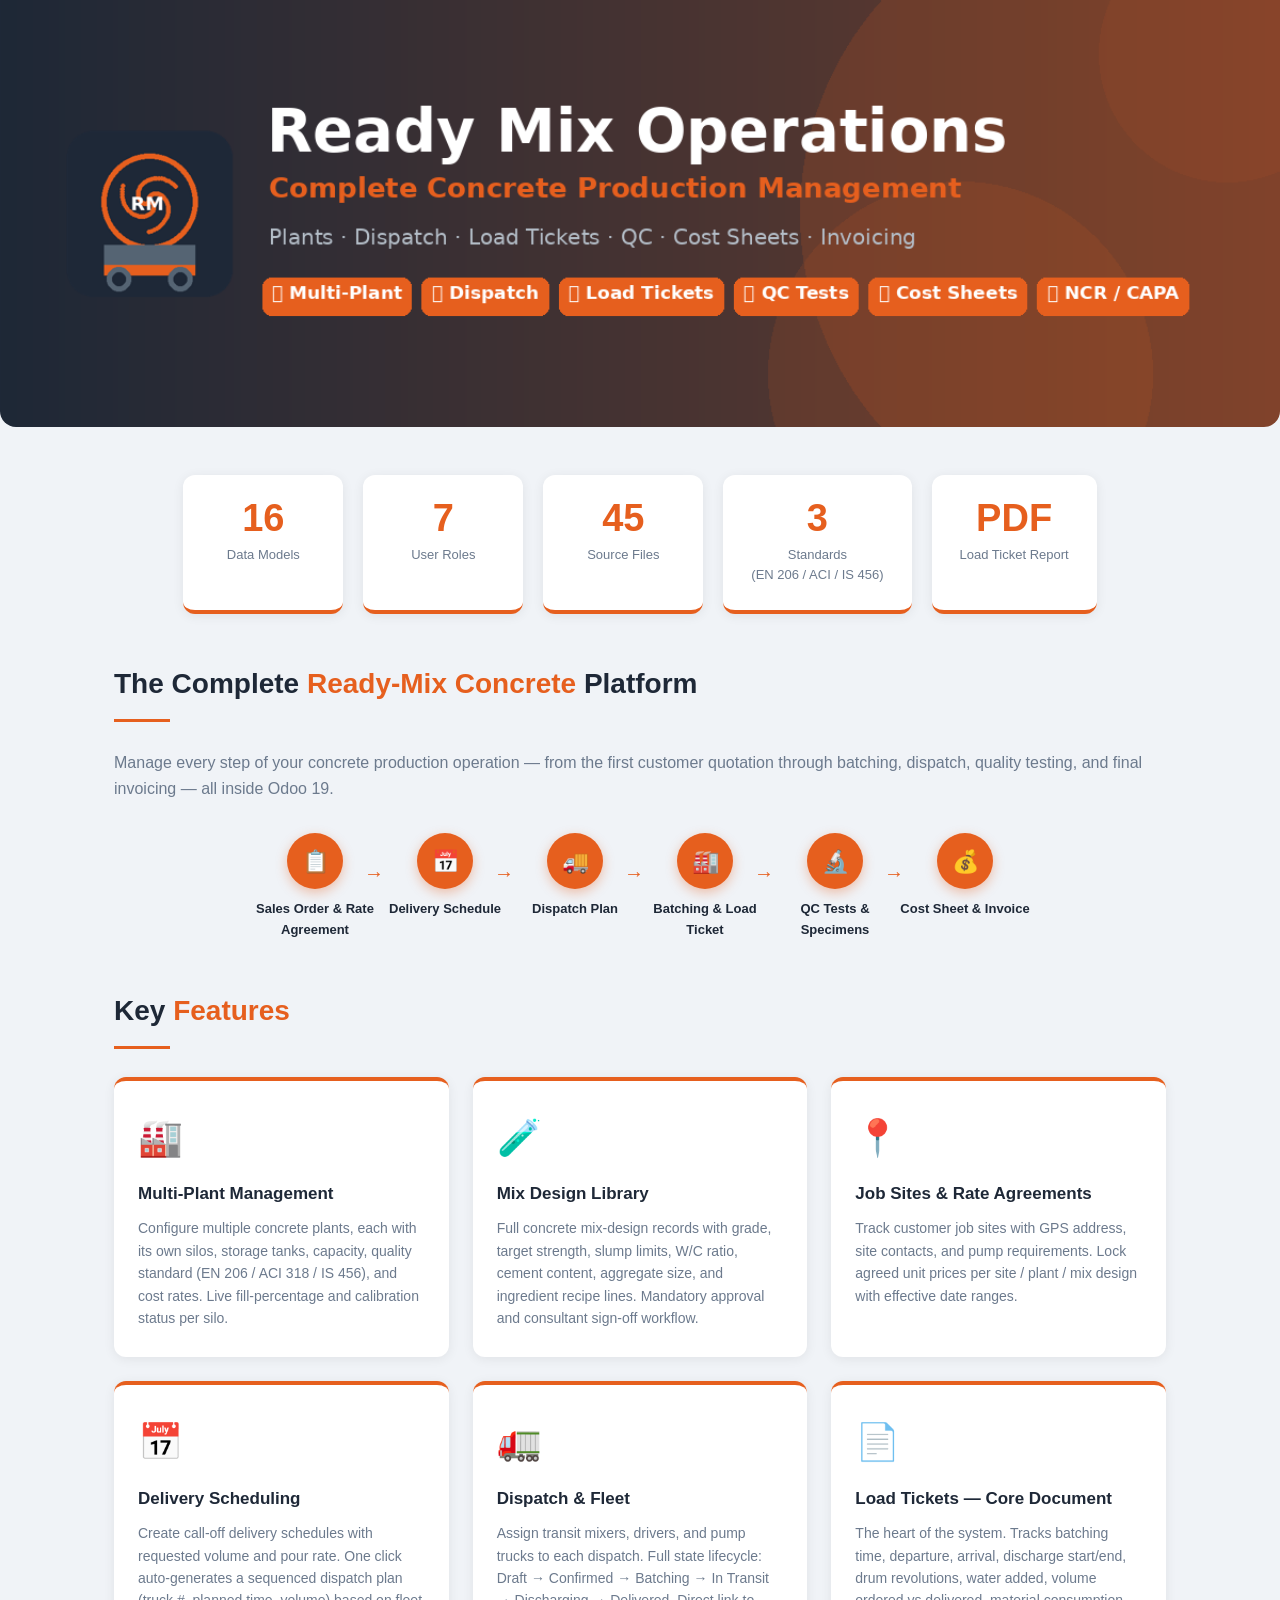
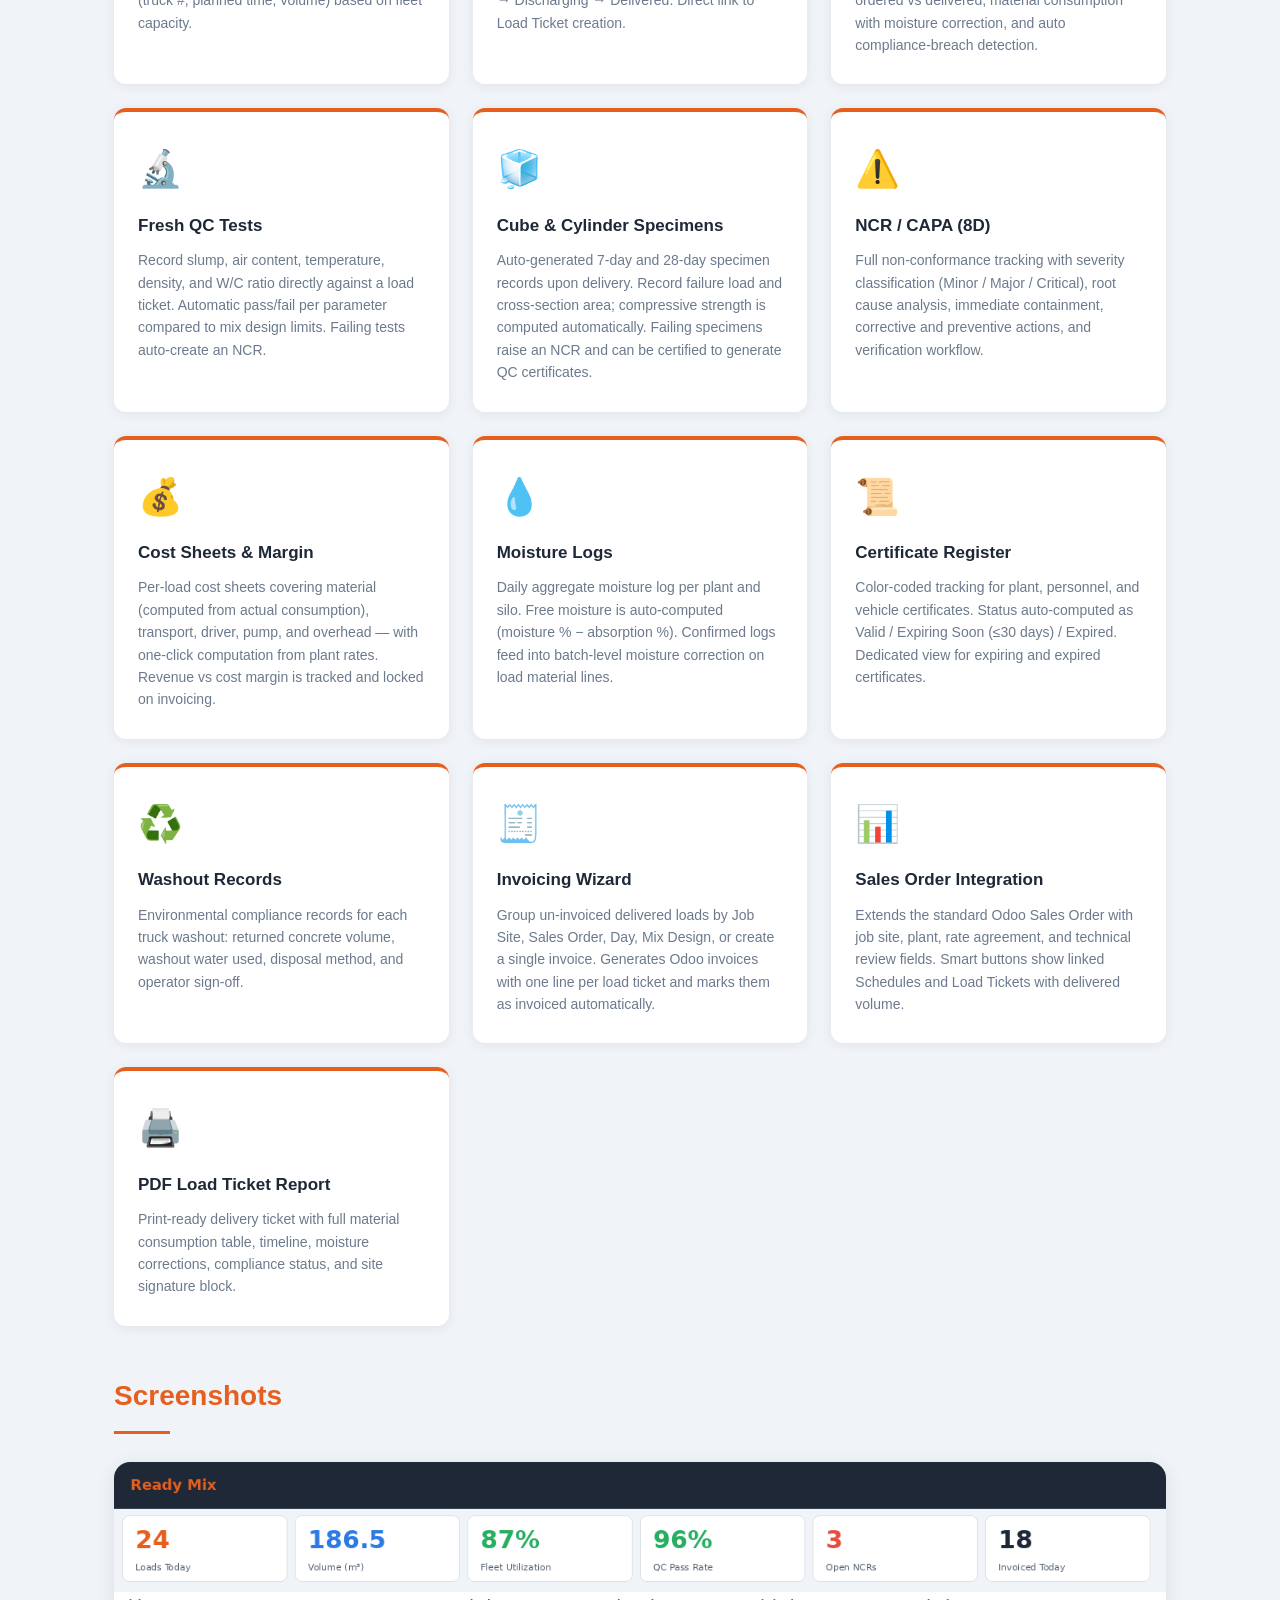
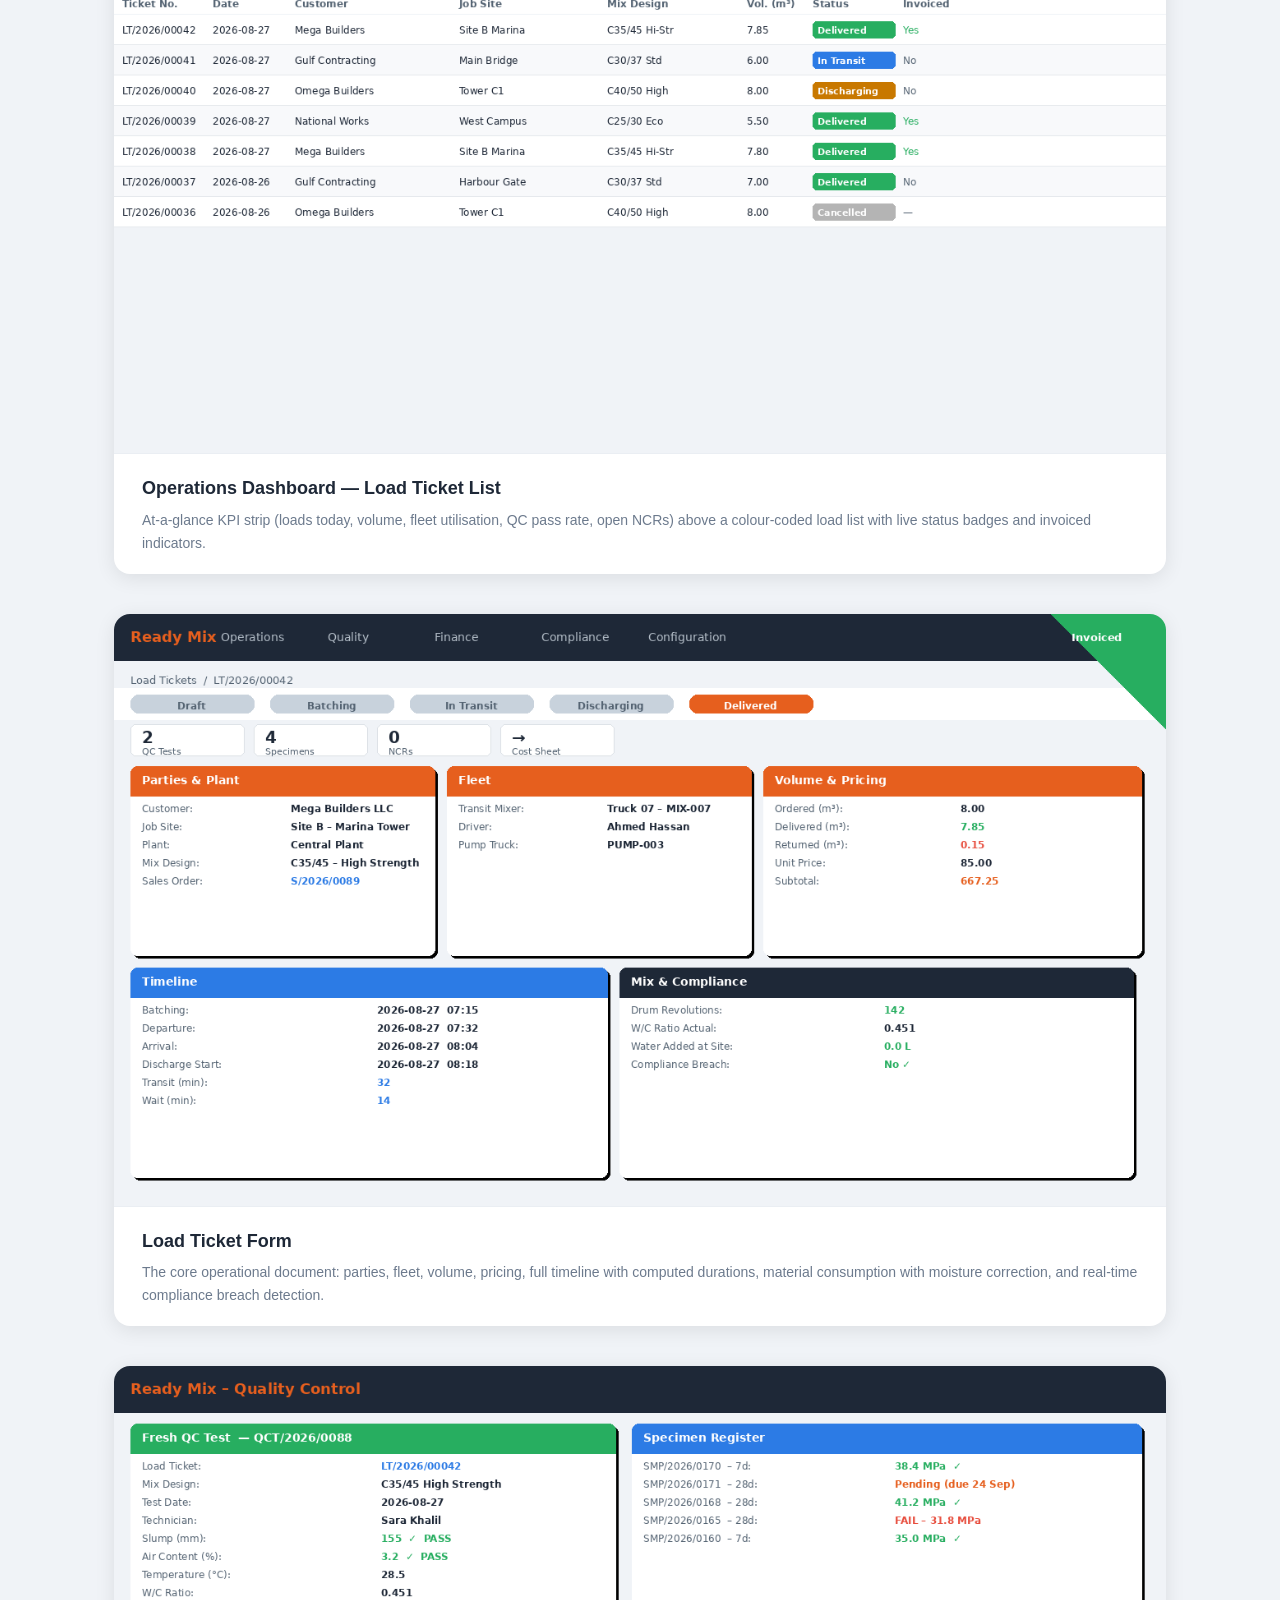
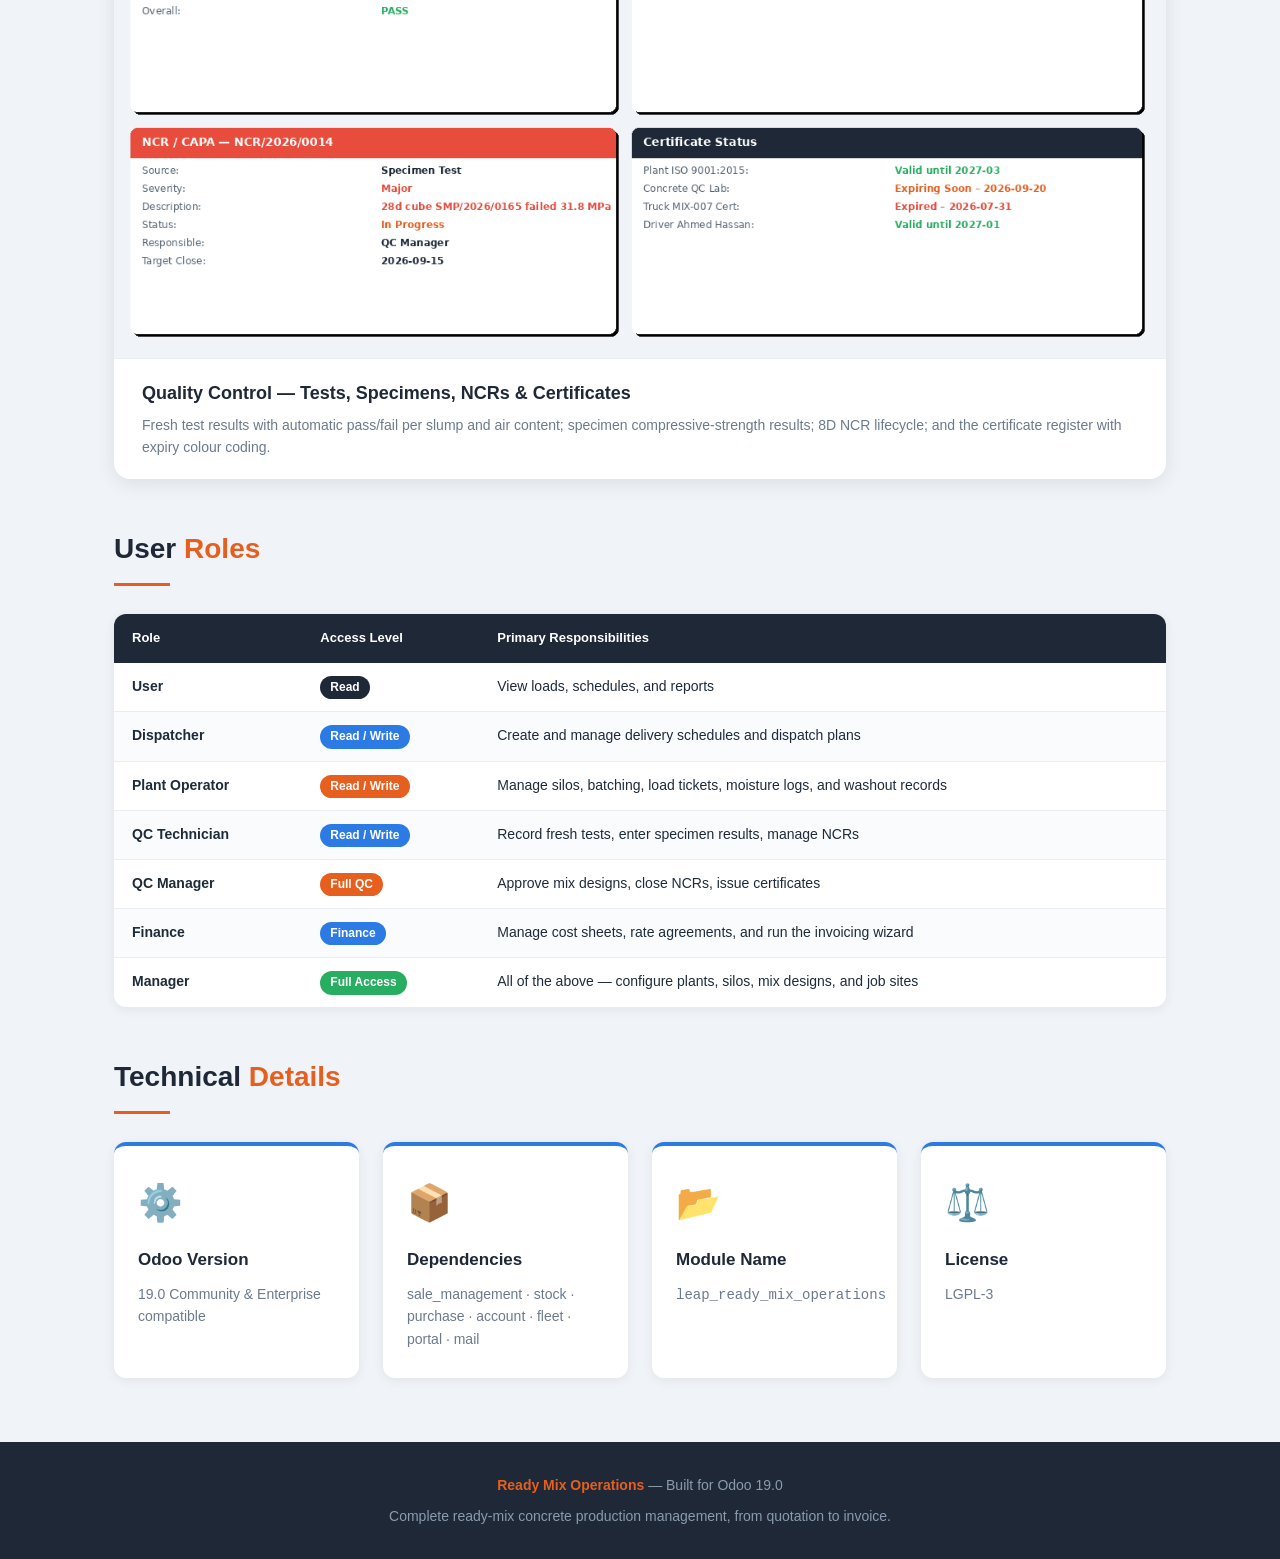
==== leap_ready_mix_operations/static/description/index.html @ 2d464545 "Rename module to leap_ready_mix_operations to avoid Apps Store name conflict. Co-authored-by: Cursor" ====
<!DOCTYPE html>
<html lang="en">
<head>
    <meta charset="UTF-8"/>
    <meta name="viewport" content="width=device-width, initial-scale=1.0"/>
    <title>Ready Mix Operations</title>
    <style>
        /* ── Reset ─────────────────────────────────────────────── */
        *, *::before, *::after { box-sizing: border-box; margin: 0; padding: 0; }
        body {
            font-family: -apple-system, BlinkMacSystemFont, "Segoe UI", Roboto, sans-serif;
            color: #1e2b3a;
            background: #f0f3f7;
            line-height: 1.6;
        }

        /* ── Variables ─────────────────────────────────────────── */
        :root {
            --orange: #e65f1e;
            --dark:   #1e2837;
            --blue:   #2c7be5;
            --green:  #27ae60;
            --red:    #e74c3c;
            --grey:   #6c7a8d;
            --light:  #f0f3f7;
            --white:  #ffffff;
        }

        /* ── Banner ─────────────────────────────────────────────── */
        .banner {
            width: 100%;
            display: block;
            border-radius: 0 0 16px 16px;
        }

        /* ── Section wrapper ─────────────────────────────────────── */
        .section {
            max-width: 1100px;
            margin: 48px auto;
            padding: 0 24px;
        }

        /* ── Section title ───────────────────────────────────────── */
        .section-title {
            font-size: 28px;
            font-weight: 700;
            color: var(--dark);
            margin-bottom: 6px;
        }
        .section-title span { color: var(--orange); }
        .section-sub {
            font-size: 16px;
            color: var(--grey);
            margin-bottom: 32px;
        }
        hr.divider {
            border: none;
            border-top: 3px solid var(--orange);
            width: 56px;
            margin: 12px 0 28px;
        }

        /* ── Feature grid ────────────────────────────────────────── */
        .feature-grid {
            display: grid;
            grid-template-columns: repeat(auto-fill, minmax(300px, 1fr));
            gap: 24px;
        }
        .feature-card {
            background: var(--white);
            border-radius: 12px;
            padding: 28px 24px;
            box-shadow: 0 2px 12px rgba(0,0,0,.07);
            border-top: 4px solid var(--orange);
            transition: transform .2s, box-shadow .2s;
        }
        .feature-card:hover {
            transform: translateY(-4px);
            box-shadow: 0 8px 24px rgba(0,0,0,.12);
        }
        .feature-card .icon {
            font-size: 36px;
            margin-bottom: 14px;
        }
        .feature-card h3 {
            font-size: 17px;
            font-weight: 700;
            margin-bottom: 10px;
            color: var(--dark);
        }
        .feature-card p {
            font-size: 14px;
            color: var(--grey);
        }

        /* ── Screenshot gallery ─────────────────────────────────── */
        .gallery {
            display: flex;
            flex-direction: column;
            gap: 40px;
        }
        .gallery-item {
            background: var(--white);
            border-radius: 16px;
            overflow: hidden;
            box-shadow: 0 4px 20px rgba(0,0,0,.09);
        }
        .gallery-item img {
            width: 100%;
            display: block;
        }
        .gallery-caption {
            padding: 20px 28px;
            border-top: 1px solid #eaeef3;
        }
        .gallery-caption h4 {
            font-size: 18px;
            font-weight: 700;
            margin-bottom: 6px;
            color: var(--dark);
        }
        .gallery-caption p {
            font-size: 14px;
            color: var(--grey);
        }

        /* ── Workflow steps ─────────────────────────────────────── */
        .workflow {
            display: flex;
            gap: 0;
            flex-wrap: wrap;
            justify-content: center;
        }
        .step {
            display: flex;
            flex-direction: column;
            align-items: center;
            width: 130px;
            position: relative;
        }
        .step + .step::before {
            content: "→";
            position: absolute;
            left: -16px;
            top: 24px;
            font-size: 20px;
            color: var(--orange);
        }
        .step-circle {
            width: 56px;
            height: 56px;
            border-radius: 50%;
            background: var(--orange);
            color: var(--white);
            display: flex;
            align-items: center;
            justify-content: center;
            font-size: 22px;
            margin-bottom: 10px;
            box-shadow: 0 4px 12px rgba(230,95,30,.35);
        }
        .step-label {
            font-size: 13px;
            font-weight: 600;
            text-align: center;
            color: var(--dark);
        }

        /* ── Roles table ────────────────────────────────────────── */
        .roles-table {
            width: 100%;
            border-collapse: collapse;
            background: var(--white);
            border-radius: 12px;
            overflow: hidden;
            box-shadow: 0 2px 12px rgba(0,0,0,.07);
        }
        .roles-table th {
            background: var(--dark);
            color: var(--white);
            padding: 14px 18px;
            font-size: 13px;
            text-align: left;
        }
        .roles-table td {
            padding: 12px 18px;
            font-size: 14px;
            border-bottom: 1px solid #eaeef3;
            vertical-align: top;
        }
        .roles-table tr:last-child td { border-bottom: none; }
        .roles-table tr:nth-child(even) td { background: #fafbfc; }
        .badge {
            display: inline-block;
            padding: 2px 10px;
            border-radius: 12px;
            font-size: 12px;
            font-weight: 600;
            color: var(--white);
        }
        .badge.orange { background: var(--orange); }
        .badge.blue   { background: var(--blue);   }
        .badge.green  { background: var(--green);  }
        .badge.dark   { background: var(--dark);   }

        /* ── KPI strip ──────────────────────────────────────────── */
        .kpi-strip {
            display: flex;
            gap: 20px;
            flex-wrap: wrap;
            justify-content: center;
            margin: 40px 0;
        }
        .kpi-box {
            background: var(--white);
            border-radius: 12px;
            padding: 24px 28px;
            text-align: center;
            box-shadow: 0 2px 12px rgba(0,0,0,.07);
            min-width: 160px;
            border-bottom: 4px solid var(--orange);
        }
        .kpi-value {
            font-size: 38px;
            font-weight: 800;
            color: var(--orange);
            line-height: 1;
        }
        .kpi-label {
            font-size: 13px;
            color: var(--grey);
            margin-top: 8px;
        }

        /* ── Footer ─────────────────────────────────────────────── */
        footer {
            background: var(--dark);
            color: #8a9bae;
            text-align: center;
            padding: 32px 24px;
            font-size: 14px;
            margin-top: 64px;
        }
        footer strong { color: var(--orange); }
    </style>
</head>
<body>

<!-- ═══════════════════════════════════════════════════════ BANNER ═══ -->
<img src="banner.png" alt="Ready Mix Operations Banner" class="banner"/>

<!-- ═══════════════════════════════════════════════════ KEY NUMBERS ═══ -->
<div class="section">
    <div class="kpi-strip">
        <div class="kpi-box"><div class="kpi-value">16</div><div class="kpi-label">Data Models</div></div>
        <div class="kpi-box"><div class="kpi-value">7</div><div class="kpi-label">User Roles</div></div>
        <div class="kpi-box"><div class="kpi-value">45</div><div class="kpi-label">Source Files</div></div>
        <div class="kpi-box"><div class="kpi-value">3</div><div class="kpi-label">Standards<br>(EN 206 / ACI / IS 456)</div></div>
        <div class="kpi-box"><div class="kpi-value">PDF</div><div class="kpi-label">Load Ticket Report</div></div>
    </div>
</div>

<!-- ═══════════════════════════════════════════════════════ OVERVIEW ═══ -->
<div class="section">
    <h2 class="section-title">The Complete <span>Ready-Mix Concrete</span> Platform</h2>
    <hr class="divider"/>
    <p class="section-sub">
        Manage every step of your concrete production operation — from the first customer
        quotation through batching, dispatch, quality testing, and final invoicing —
        all inside Odoo 19.
    </p>

    <!-- Workflow -->
    <div class="workflow">
        <div class="step">
            <div class="step-circle">📋</div>
            <div class="step-label">Sales Order &amp; Rate Agreement</div>
        </div>
        <div class="step">
            <div class="step-circle">📅</div>
            <div class="step-label">Delivery Schedule</div>
        </div>
        <div class="step">
            <div class="step-circle">🚚</div>
            <div class="step-label">Dispatch Plan</div>
        </div>
        <div class="step">
            <div class="step-circle">🏭</div>
            <div class="step-label">Batching &amp; Load Ticket</div>
        </div>
        <div class="step">
            <div class="step-circle">🔬</div>
            <div class="step-label">QC Tests &amp; Specimens</div>
        </div>
        <div class="step">
            <div class="step-circle">💰</div>
            <div class="step-label">Cost Sheet &amp; Invoice</div>
        </div>
    </div>
</div>

<!-- ══════════════════════════════════════════════════════ FEATURES ═══ -->
<div class="section">
    <h2 class="section-title">Key <span>Features</span></h2>
    <hr class="divider"/>
    <div class="feature-grid">

        <div class="feature-card">
            <div class="icon">🏭</div>
            <h3>Multi-Plant Management</h3>
            <p>Configure multiple concrete plants, each with its own silos, storage tanks,
               capacity, quality standard (EN 206 / ACI 318 / IS 456), and cost rates.
               Live fill-percentage and calibration status per silo.</p>
        </div>

        <div class="feature-card">
            <div class="icon">🧪</div>
            <h3>Mix Design Library</h3>
            <p>Full concrete mix-design records with grade, target strength, slump limits,
               W/C ratio, cement content, aggregate size, and ingredient recipe lines.
               Mandatory approval and consultant sign-off workflow.</p>
        </div>

        <div class="feature-card">
            <div class="icon">📍</div>
            <h3>Job Sites &amp; Rate Agreements</h3>
            <p>Track customer job sites with GPS address, site contacts, and pump
               requirements. Lock agreed unit prices per site / plant / mix design
               with effective date ranges.</p>
        </div>

        <div class="feature-card">
            <div class="icon">📅</div>
            <h3>Delivery Scheduling</h3>
            <p>Create call-off delivery schedules with requested volume and pour rate.
               One click auto-generates a sequenced dispatch plan (truck #, planned time,
               volume) based on fleet capacity.</p>
        </div>

        <div class="feature-card">
            <div class="icon">🚛</div>
            <h3>Dispatch &amp; Fleet</h3>
            <p>Assign transit mixers, drivers, and pump trucks to each dispatch.
               Full state lifecycle: Draft → Confirmed → Batching → In Transit →
               Discharging → Delivered. Direct link to Load Ticket creation.</p>
        </div>

        <div class="feature-card">
            <div class="icon">📄</div>
            <h3>Load Tickets — Core Document</h3>
            <p>The heart of the system. Tracks batching time, departure, arrival,
               discharge start/end, drum revolutions, water added, volume ordered vs
               delivered, material consumption with moisture correction, and auto
               compliance-breach detection.</p>
        </div>

        <div class="feature-card">
            <div class="icon">🔬</div>
            <h3>Fresh QC Tests</h3>
            <p>Record slump, air content, temperature, density, and W/C ratio directly
               against a load ticket. Automatic pass/fail per parameter compared to mix
               design limits. Failing tests auto-create an NCR.</p>
        </div>

        <div class="feature-card">
            <div class="icon">🧊</div>
            <h3>Cube &amp; Cylinder Specimens</h3>
            <p>Auto-generated 7-day and 28-day specimen records upon delivery.
               Record failure load and cross-section area; compressive strength is
               computed automatically. Failing specimens raise an NCR and can be
               certified to generate QC certificates.</p>
        </div>

        <div class="feature-card">
            <div class="icon">⚠️</div>
            <h3>NCR / CAPA (8D)</h3>
            <p>Full non-conformance tracking with severity classification (Minor /
               Major / Critical), root cause analysis, immediate containment, corrective
               and preventive actions, and verification workflow.</p>
        </div>

        <div class="feature-card">
            <div class="icon">💰</div>
            <h3>Cost Sheets &amp; Margin</h3>
            <p>Per-load cost sheets covering material (computed from actual consumption),
               transport, driver, pump, and overhead — with one-click computation from
               plant rates. Revenue vs cost margin is tracked and locked on invoicing.</p>
        </div>

        <div class="feature-card">
            <div class="icon">💧</div>
            <h3>Moisture Logs</h3>
            <p>Daily aggregate moisture log per plant and silo. Free moisture is
               auto-computed (moisture % − absorption %). Confirmed logs feed into
               batch-level moisture correction on load material lines.</p>
        </div>

        <div class="feature-card">
            <div class="icon">📜</div>
            <h3>Certificate Register</h3>
            <p>Color-coded tracking for plant, personnel, and vehicle certificates.
               Status auto-computed as Valid / Expiring Soon (≤30 days) / Expired.
               Dedicated view for expiring and expired certificates.</p>
        </div>

        <div class="feature-card">
            <div class="icon">♻️</div>
            <h3>Washout Records</h3>
            <p>Environmental compliance records for each truck washout: returned
               concrete volume, washout water used, disposal method, and operator
               sign-off.</p>
        </div>

        <div class="feature-card">
            <div class="icon">🧾</div>
            <h3>Invoicing Wizard</h3>
            <p>Group un-invoiced delivered loads by Job Site, Sales Order, Day, Mix
               Design, or create a single invoice. Generates Odoo invoices with one
               line per load ticket and marks them as invoiced automatically.</p>
        </div>

        <div class="feature-card">
            <div class="icon">📊</div>
            <h3>Sales Order Integration</h3>
            <p>Extends the standard Odoo Sales Order with job site, plant, rate
               agreement, and technical review fields. Smart buttons show linked
               Schedules and Load Tickets with delivered volume.</p>
        </div>

        <div class="feature-card">
            <div class="icon">🖨️</div>
            <h3>PDF Load Ticket Report</h3>
            <p>Print-ready delivery ticket with full material consumption table,
               timeline, moisture corrections, compliance status, and site
               signature block.</p>
        </div>

    </div>
</div>

<!-- ════════════════════════════════════════════════════ SCREENSHOTS ═══ -->
<div class="section">
    <h2 class="section-title"><span>Screenshots</span></h2>
    <hr class="divider"/>
    <div class="gallery">

        <div class="gallery-item">
            <img src="screenshot_list.png" alt="Operations Dashboard – Load Ticket List"/>
            <div class="gallery-caption">
                <h4>Operations Dashboard — Load Ticket List</h4>
                <p>At-a-glance KPI strip (loads today, volume, fleet utilisation, QC pass rate,
                   open NCRs) above a colour-coded load list with live status badges and
                   invoiced indicators.</p>
            </div>
        </div>

        <div class="gallery-item">
            <img src="screenshot_load.png" alt="Load Ticket Form"/>
            <div class="gallery-caption">
                <h4>Load Ticket Form</h4>
                <p>The core operational document: parties, fleet, volume, pricing, full
                   timeline with computed durations, material consumption with moisture
                   correction, and real-time compliance breach detection.</p>
            </div>
        </div>

        <div class="gallery-item">
            <img src="screenshot_qc.png" alt="Quality Control – QC Tests, Specimens, NCR, Certificates"/>
            <div class="gallery-caption">
                <h4>Quality Control — Tests, Specimens, NCRs &amp; Certificates</h4>
                <p>Fresh test results with automatic pass/fail per slump and air content;
                   specimen compressive-strength results; 8D NCR lifecycle; and the
                   certificate register with expiry colour coding.</p>
            </div>
        </div>

    </div>
</div>

<!-- ══════════════════════════════════════════════════════════ ROLES ═══ -->
<div class="section">
    <h2 class="section-title">User <span>Roles</span></h2>
    <hr class="divider"/>
    <table class="roles-table">
        <thead>
            <tr>
                <th>Role</th>
                <th>Access Level</th>
                <th>Primary Responsibilities</th>
            </tr>
        </thead>
        <tbody>
            <tr>
                <td><strong>User</strong></td>
                <td><span class="badge dark">Read</span></td>
                <td>View loads, schedules, and reports</td>
            </tr>
            <tr>
                <td><strong>Dispatcher</strong></td>
                <td><span class="badge blue">Read / Write</span></td>
                <td>Create and manage delivery schedules and dispatch plans</td>
            </tr>
            <tr>
                <td><strong>Plant Operator</strong></td>
                <td><span class="badge orange">Read / Write</span></td>
                <td>Manage silos, batching, load tickets, moisture logs, and washout records</td>
            </tr>
            <tr>
                <td><strong>QC Technician</strong></td>
                <td><span class="badge blue">Read / Write</span></td>
                <td>Record fresh tests, enter specimen results, manage NCRs</td>
            </tr>
            <tr>
                <td><strong>QC Manager</strong></td>
                <td><span class="badge orange">Full QC</span></td>
                <td>Approve mix designs, close NCRs, issue certificates</td>
            </tr>
            <tr>
                <td><strong>Finance</strong></td>
                <td><span class="badge blue">Finance</span></td>
                <td>Manage cost sheets, rate agreements, and run the invoicing wizard</td>
            </tr>
            <tr>
                <td><strong>Manager</strong></td>
                <td><span class="badge green">Full Access</span></td>
                <td>All of the above — configure plants, silos, mix designs, and job sites</td>
            </tr>
        </tbody>
    </table>
</div>

<!-- ══════════════════════════════════════════════ TECHNICAL DETAILS ═══ -->
<div class="section">
    <h2 class="section-title">Technical <span>Details</span></h2>
    <hr class="divider"/>
    <div class="feature-grid" style="grid-template-columns: repeat(auto-fill, minmax(220px, 1fr));">
        <div class="feature-card" style="border-top-color: var(--blue);">
            <div class="icon">⚙️</div>
            <h3>Odoo Version</h3>
            <p>19.0 Community &amp; Enterprise compatible</p>
        </div>
        <div class="feature-card" style="border-top-color: var(--blue);">
            <div class="icon">📦</div>
            <h3>Dependencies</h3>
            <p>sale_management · stock · purchase · account · fleet · portal · mail</p>
        </div>
        <div class="feature-card" style="border-top-color: var(--blue);">
            <div class="icon">📂</div>
            <h3>Module Name</h3>
            <p><code>leap_ready_mix_operations</code></p>
        </div>
        <div class="feature-card" style="border-top-color: var(--blue);">
            <div class="icon">⚖️</div>
            <h3>License</h3>
            <p>LGPL-3</p>
        </div>
    </div>
</div>

<!-- ═════════════════════════════════════════════════════════ FOOTER ═══ -->
<footer>
    <p><strong>Ready Mix Operations</strong> — Built for Odoo 19.0</p>
    <p style="margin-top:8px;">Complete ready-mix concrete production management, from quotation to invoice.</p>
</footer>

</body>
</html>
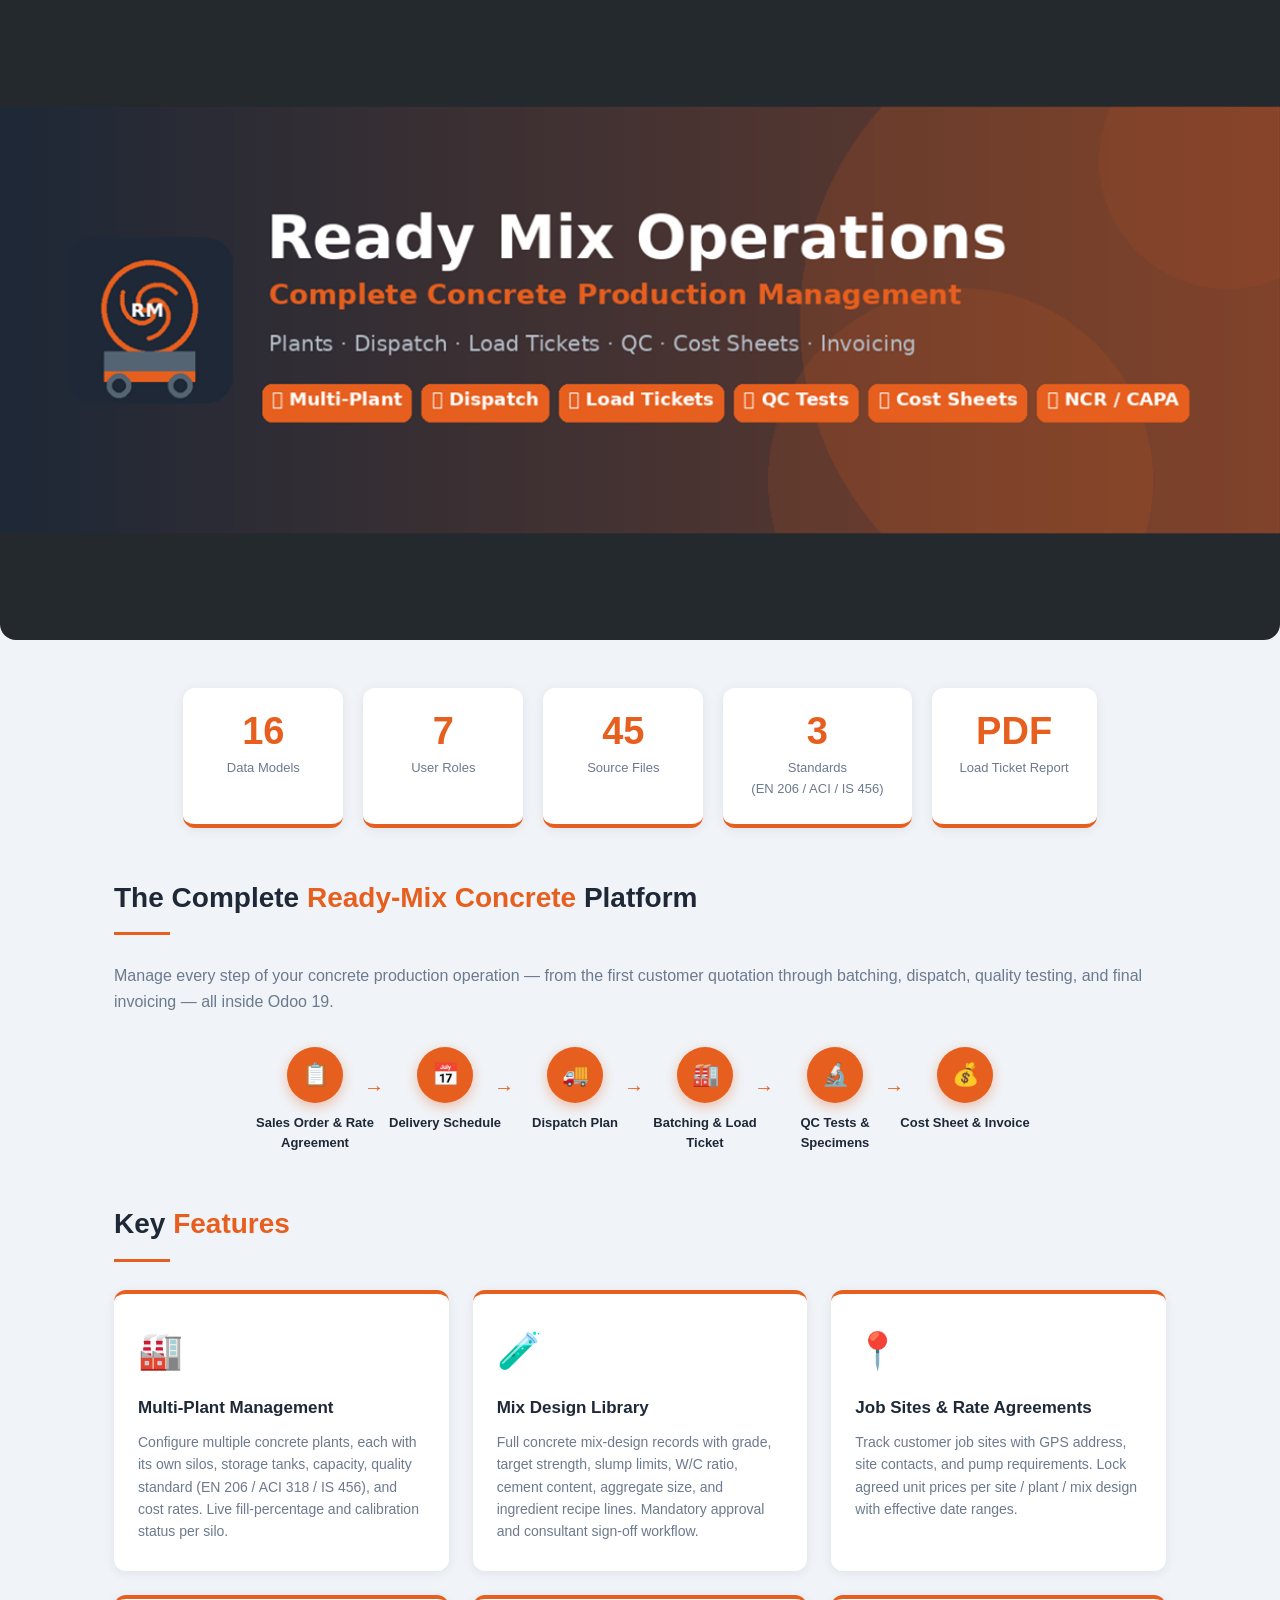
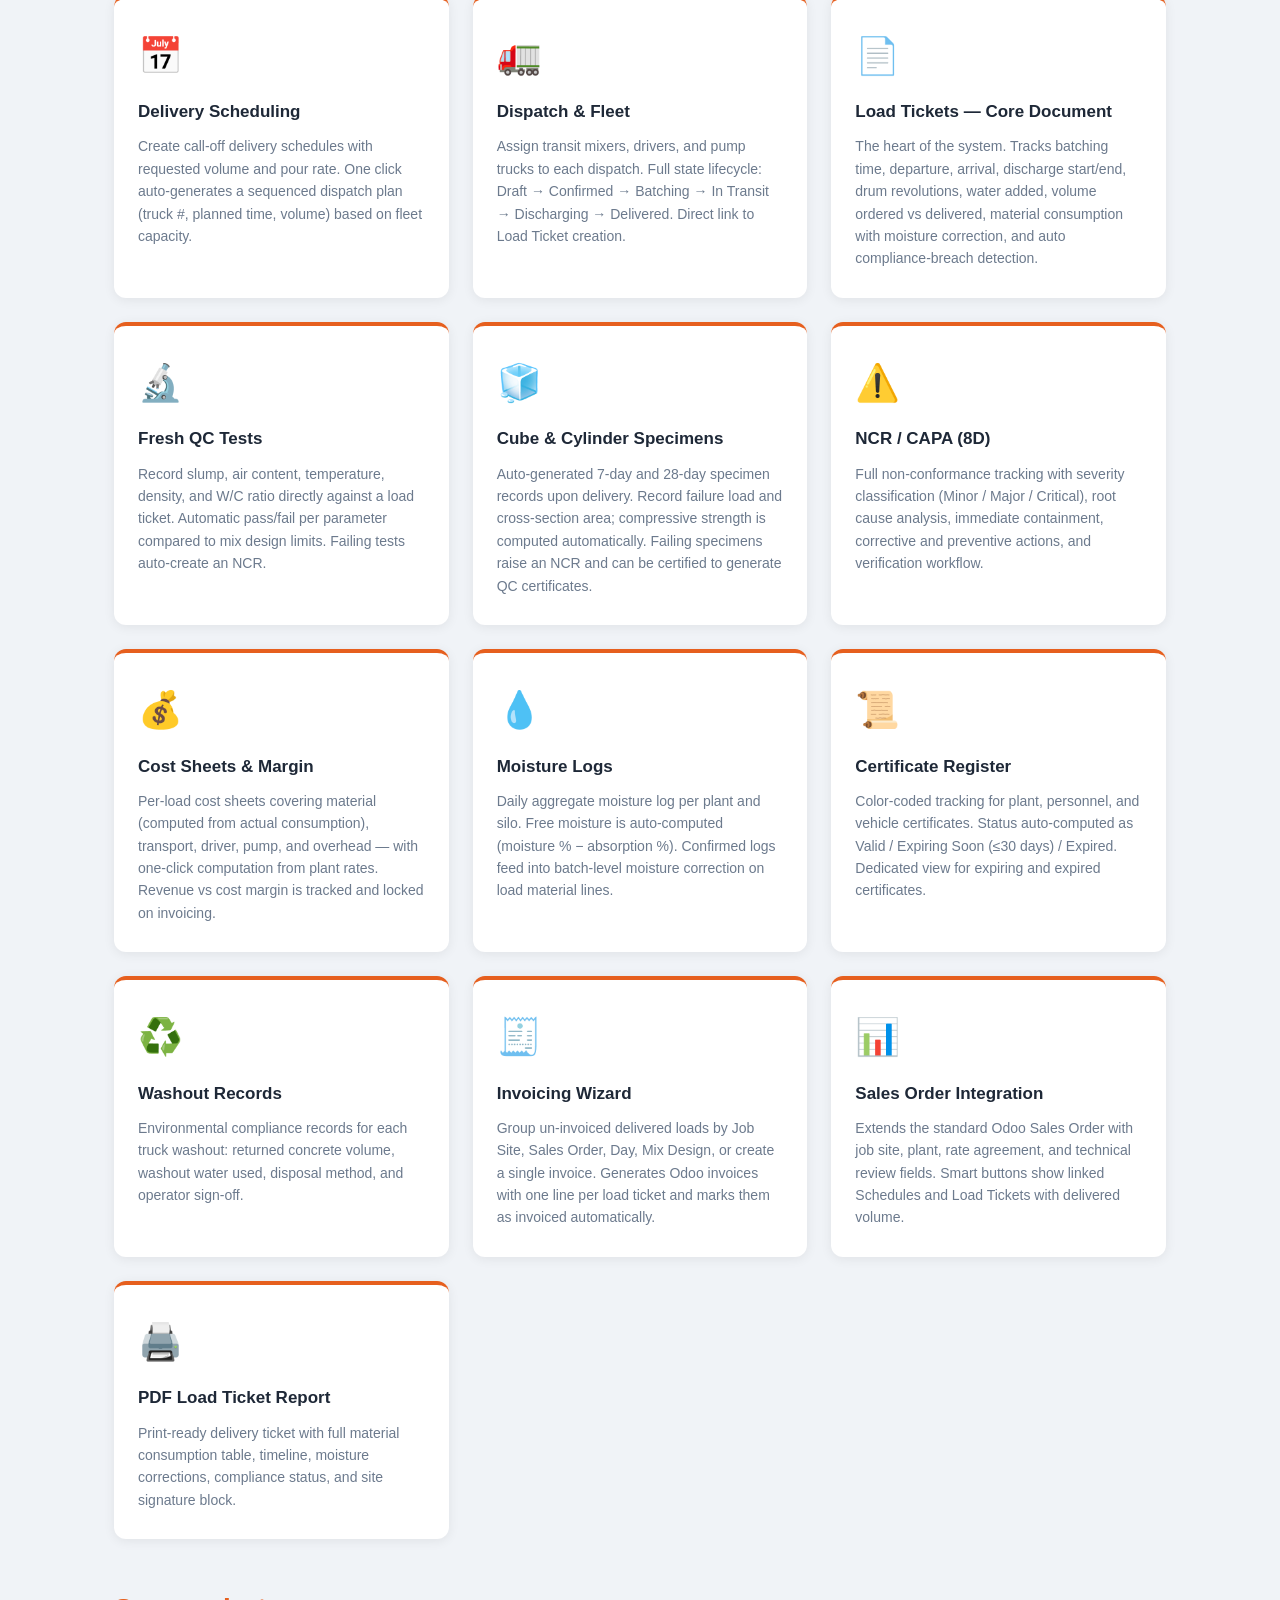
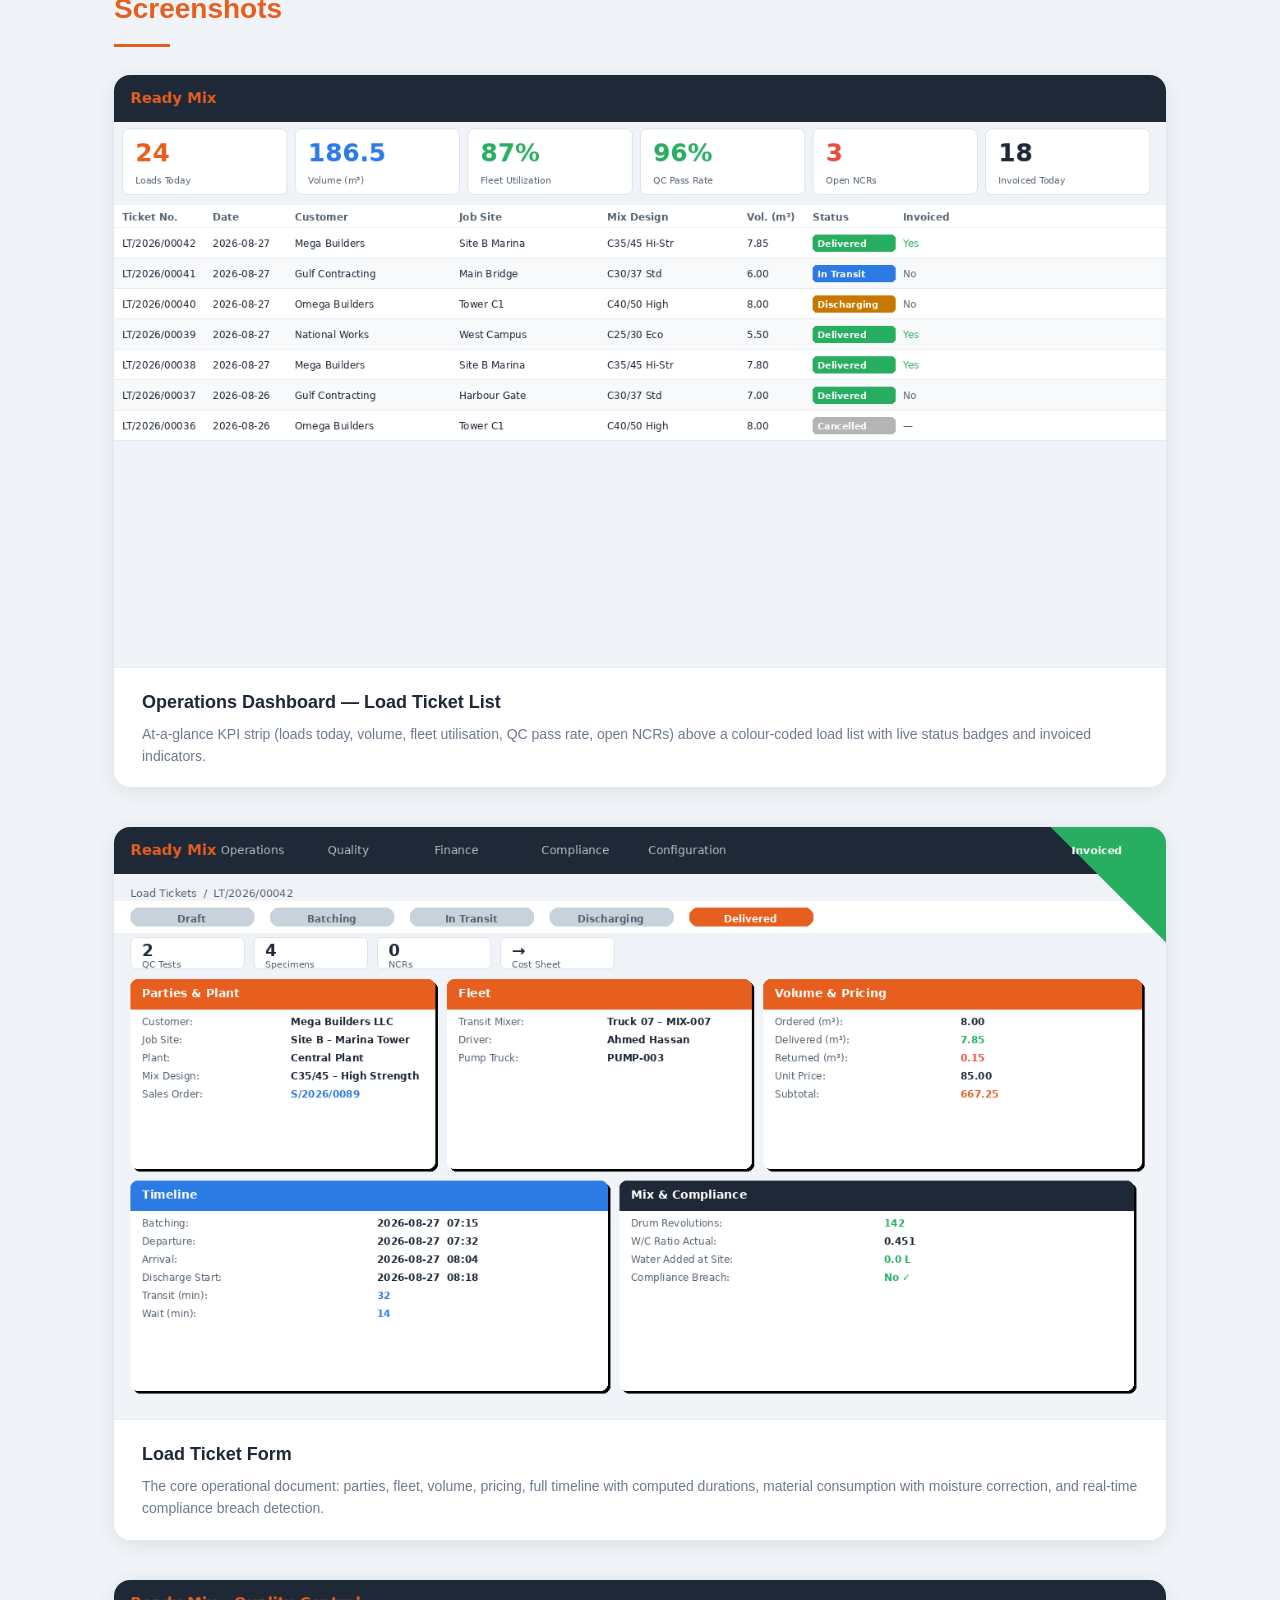
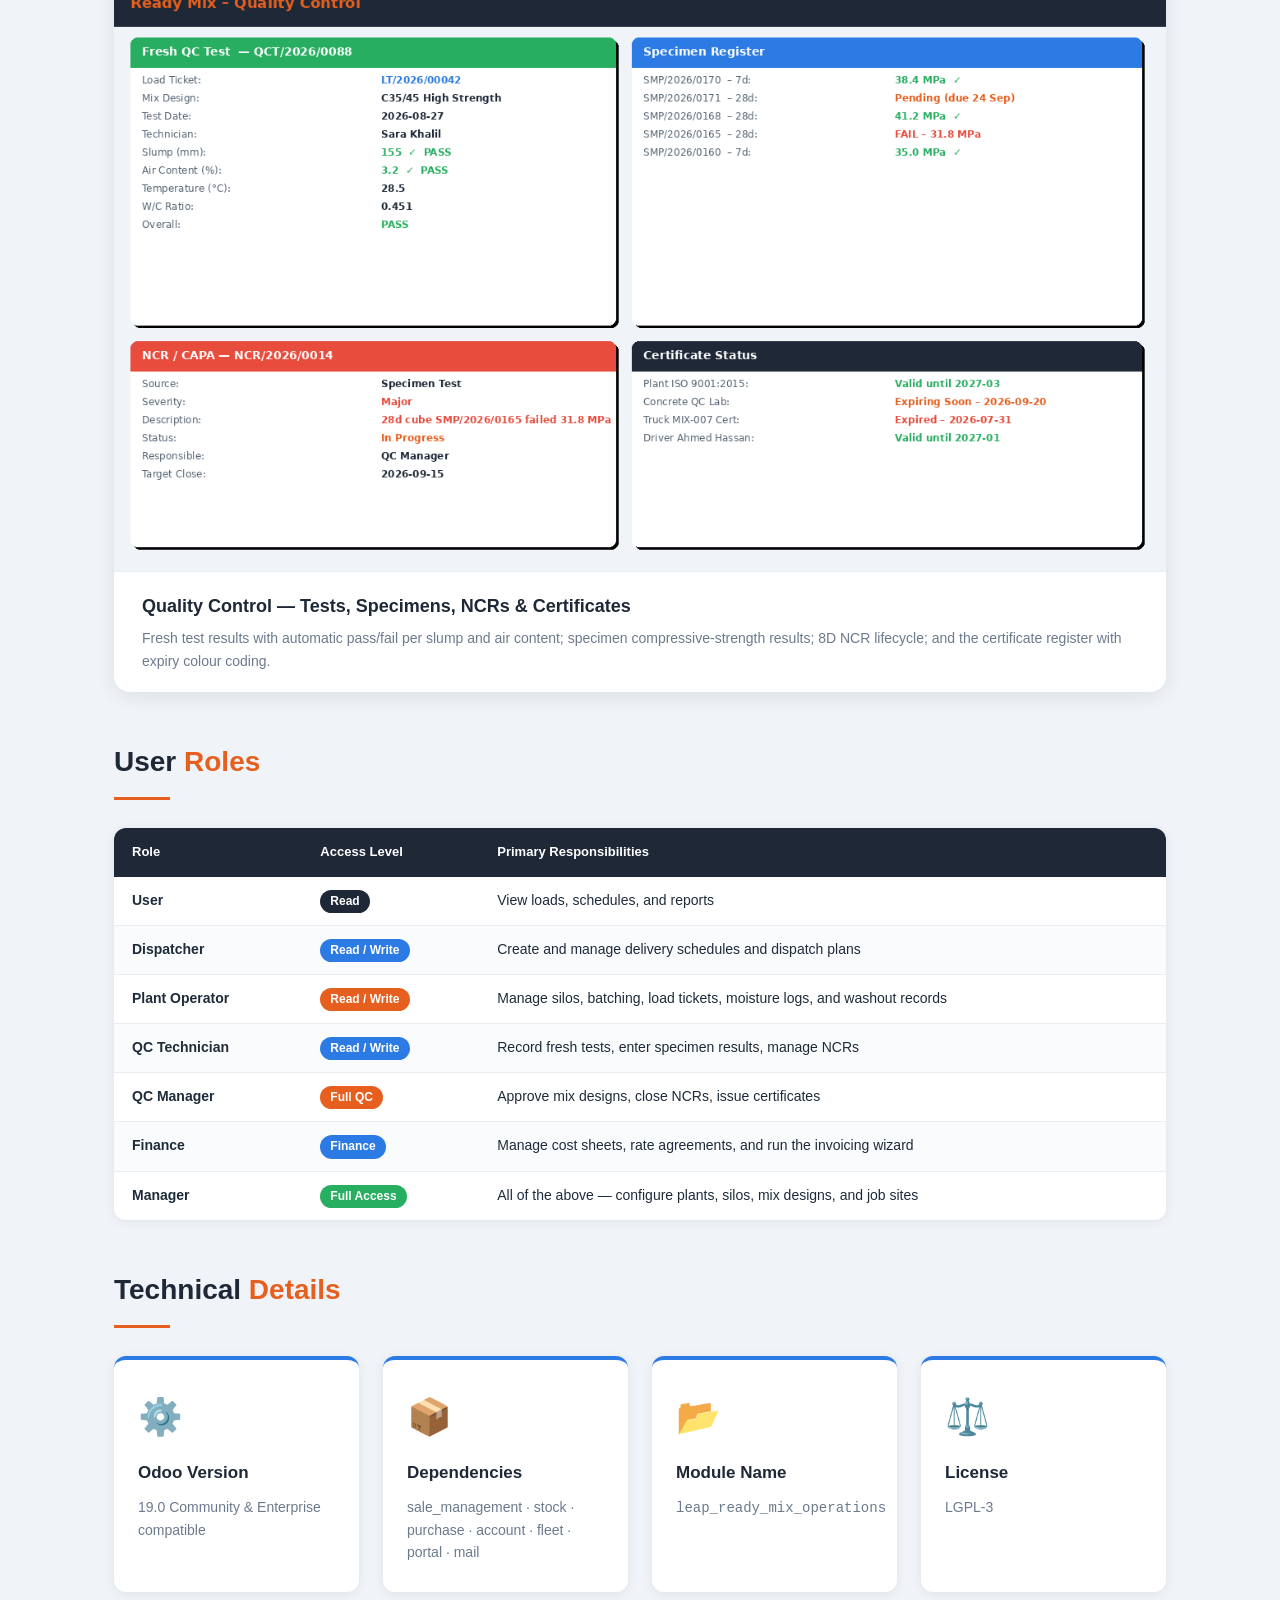
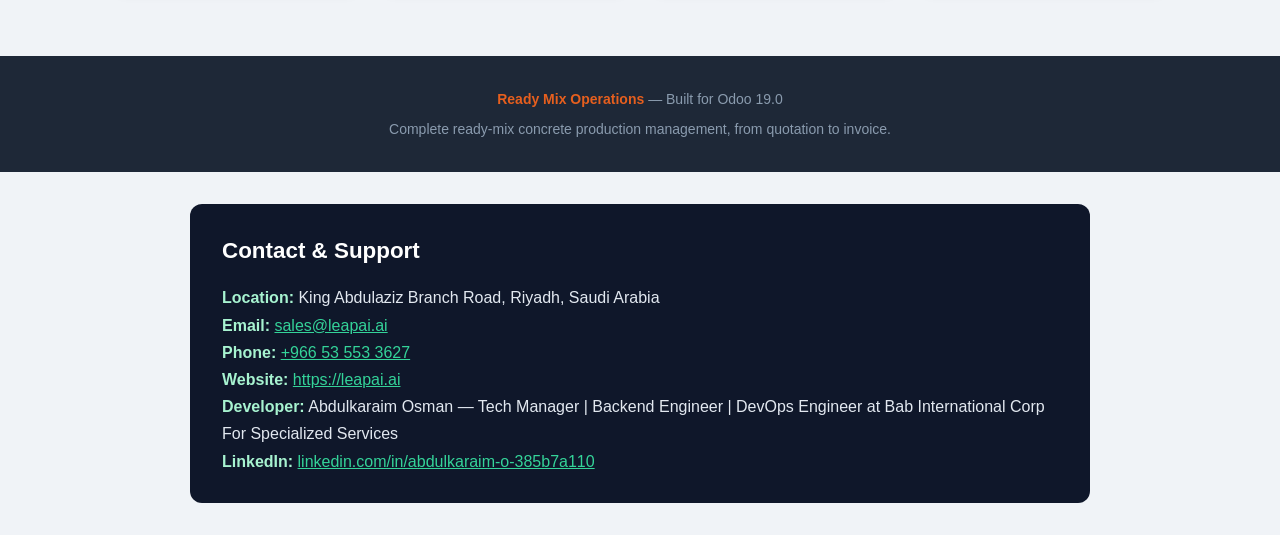
==== commit 17105556: "Update Apps description with leapai.ai contact info" ====
--- a/leap_ready_mix_operations/static/description/index.html
+++ b/leap_ready_mix_operations/static/description/index.html
@@ -565,3 +565,16 @@
 
 </body>
 </html>
+
+<!-- leapai.ai contact -->
+<section class="oe_container" style="padding:32px 16px;">
+  <div style="max-width:900px;margin:0 auto;background:#0f172a;color:#e2e8f0;border-radius:12px;padding:28px 32px;font-family:Arial,Helvetica,sans-serif;line-height:1.7;">
+    <h3 style="margin:0 0 14px;color:#ffffff;font-size:1.4em;">Contact &amp; Support</h3>
+    <p style="margin:0;"><strong style="color:#a7f3d0;">Location:</strong>&#160;King Abdulaziz Branch Road, Riyadh, Saudi Arabia</p>
+    <p style="margin:0;"><strong style="color:#a7f3d0;">Email:</strong>&#160;<a href="mailto:sales@leapai.ai" style="color:#34d399;">sales@leapai.ai</a></p>
+    <p style="margin:0;"><strong style="color:#a7f3d0;">Phone:</strong>&#160;<a href="tel:+966535533627" style="color:#34d399;">+966 53 553 3627</a></p>
+    <p style="margin:0;"><strong style="color:#a7f3d0;">Website:</strong>&#160;<a href="https://leapai.ai" target="_blank" style="color:#34d399;">https://leapai.ai</a></p>
+    <p style="margin:0;"><strong style="color:#a7f3d0;">Developer:</strong>&#160;Abdulkaraim Osman &#8212; Tech Manager | Backend Engineer | DevOps Engineer at Bab International Corp For Specialized Services</p>
+    <p style="margin:0;"><strong style="color:#a7f3d0;">LinkedIn:</strong>&#160;<a href="https://www.linkedin.com/in/abdulkaraim-o-385b7a110/" target="_blank" style="color:#34d399;">linkedin.com/in/abdulkaraim-o-385b7a110</a></p>
+  </div>
+</section>
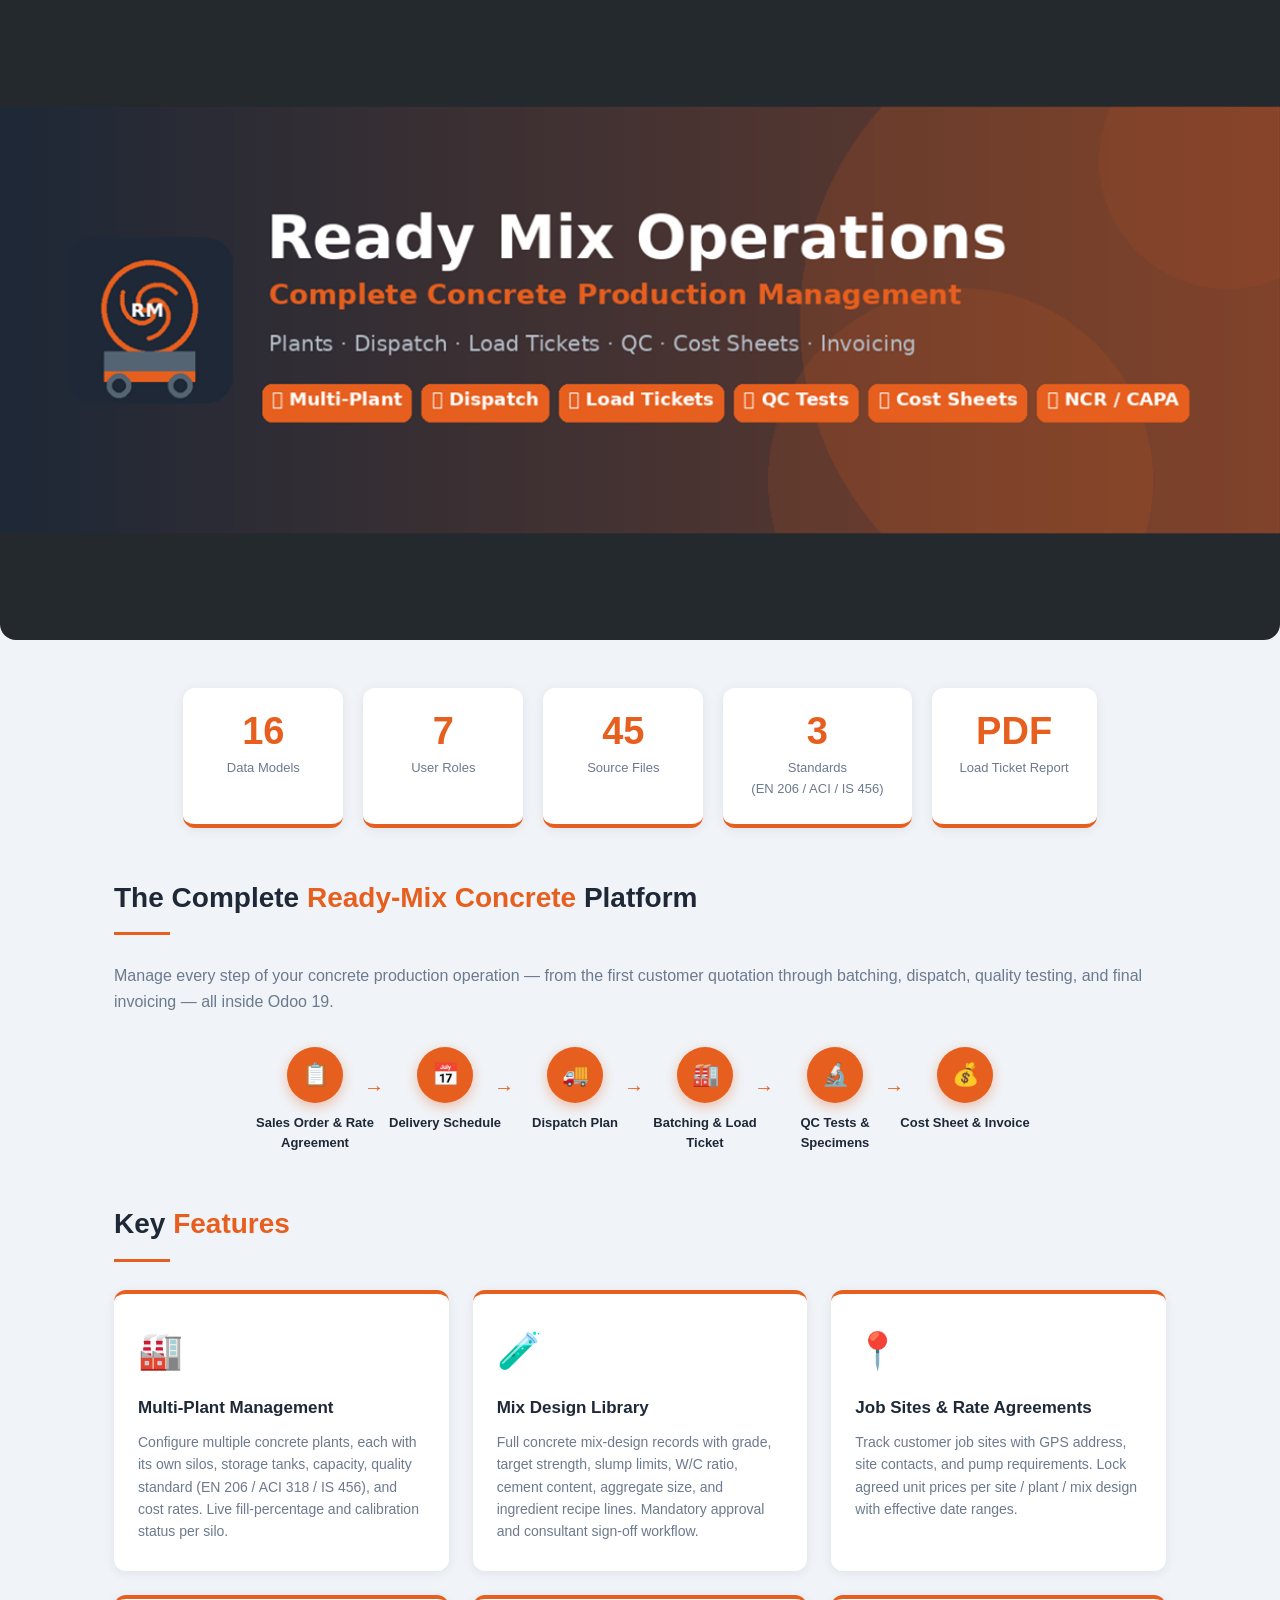
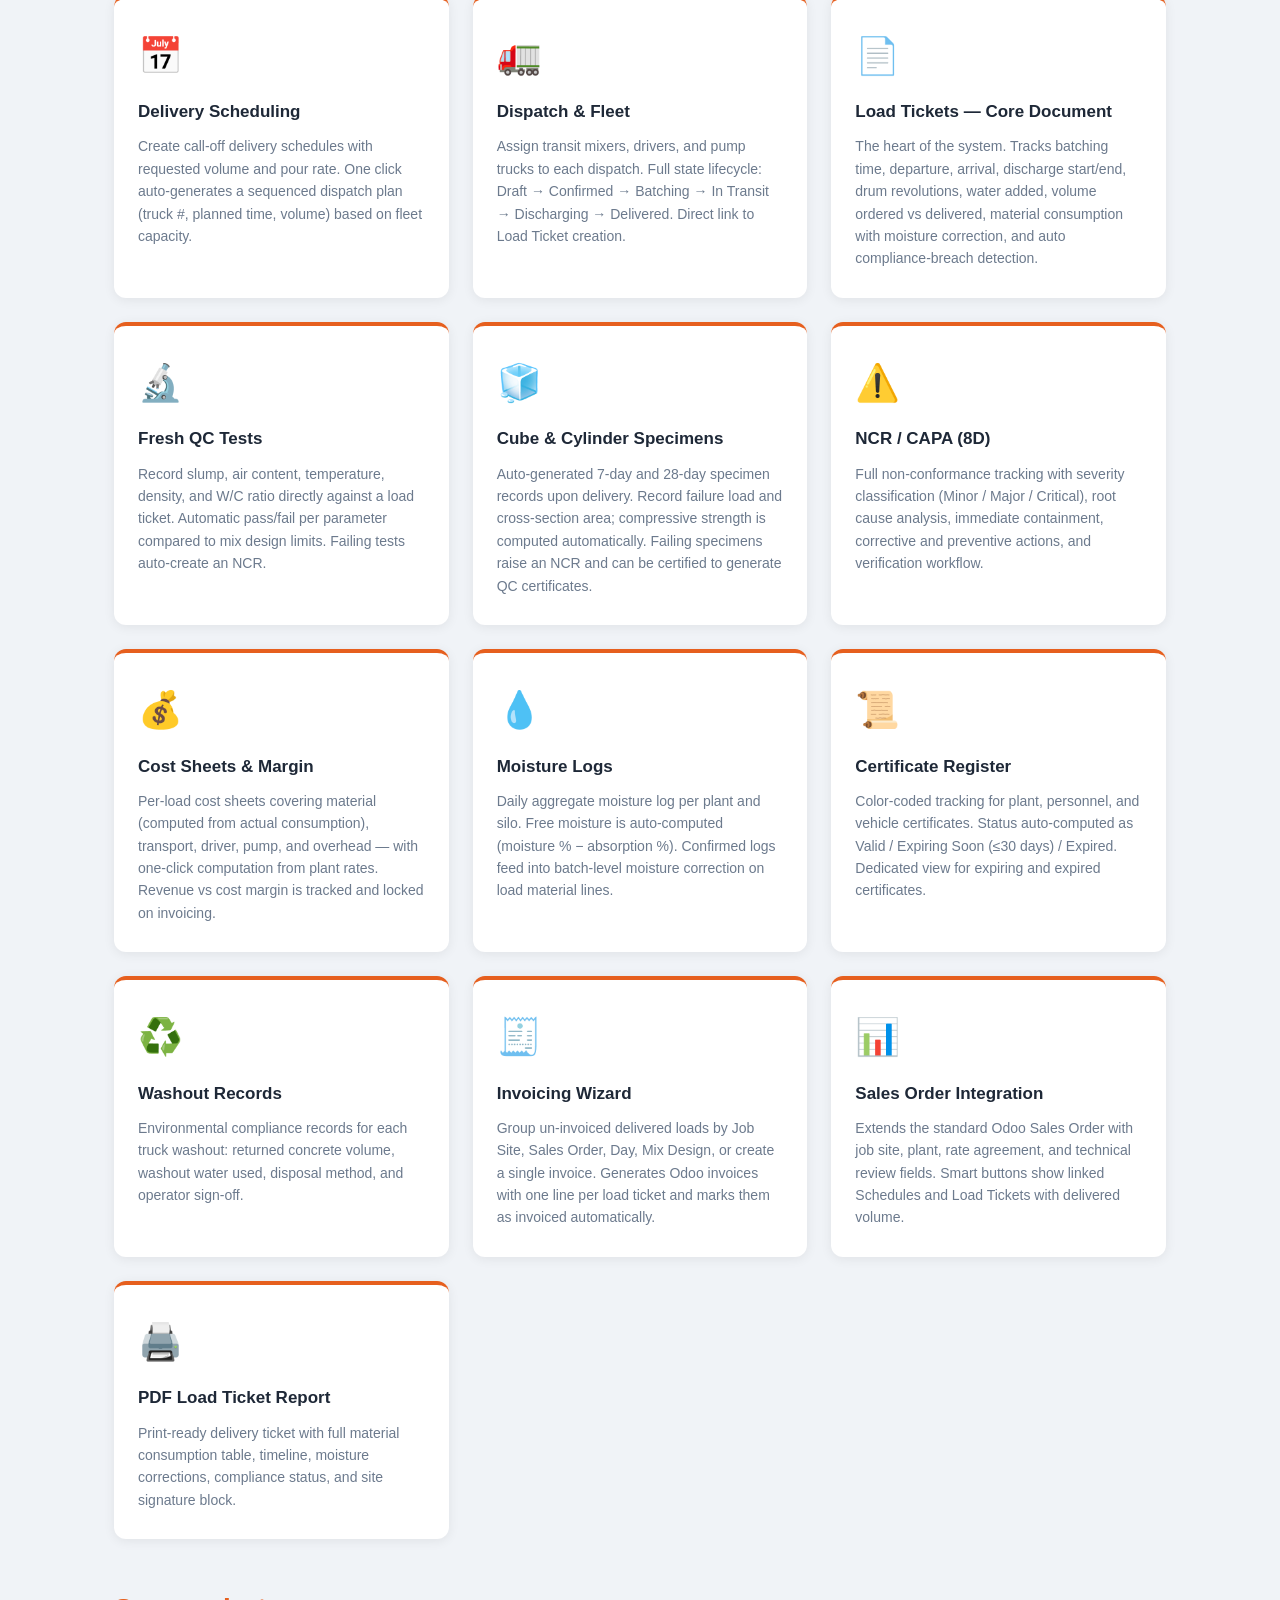
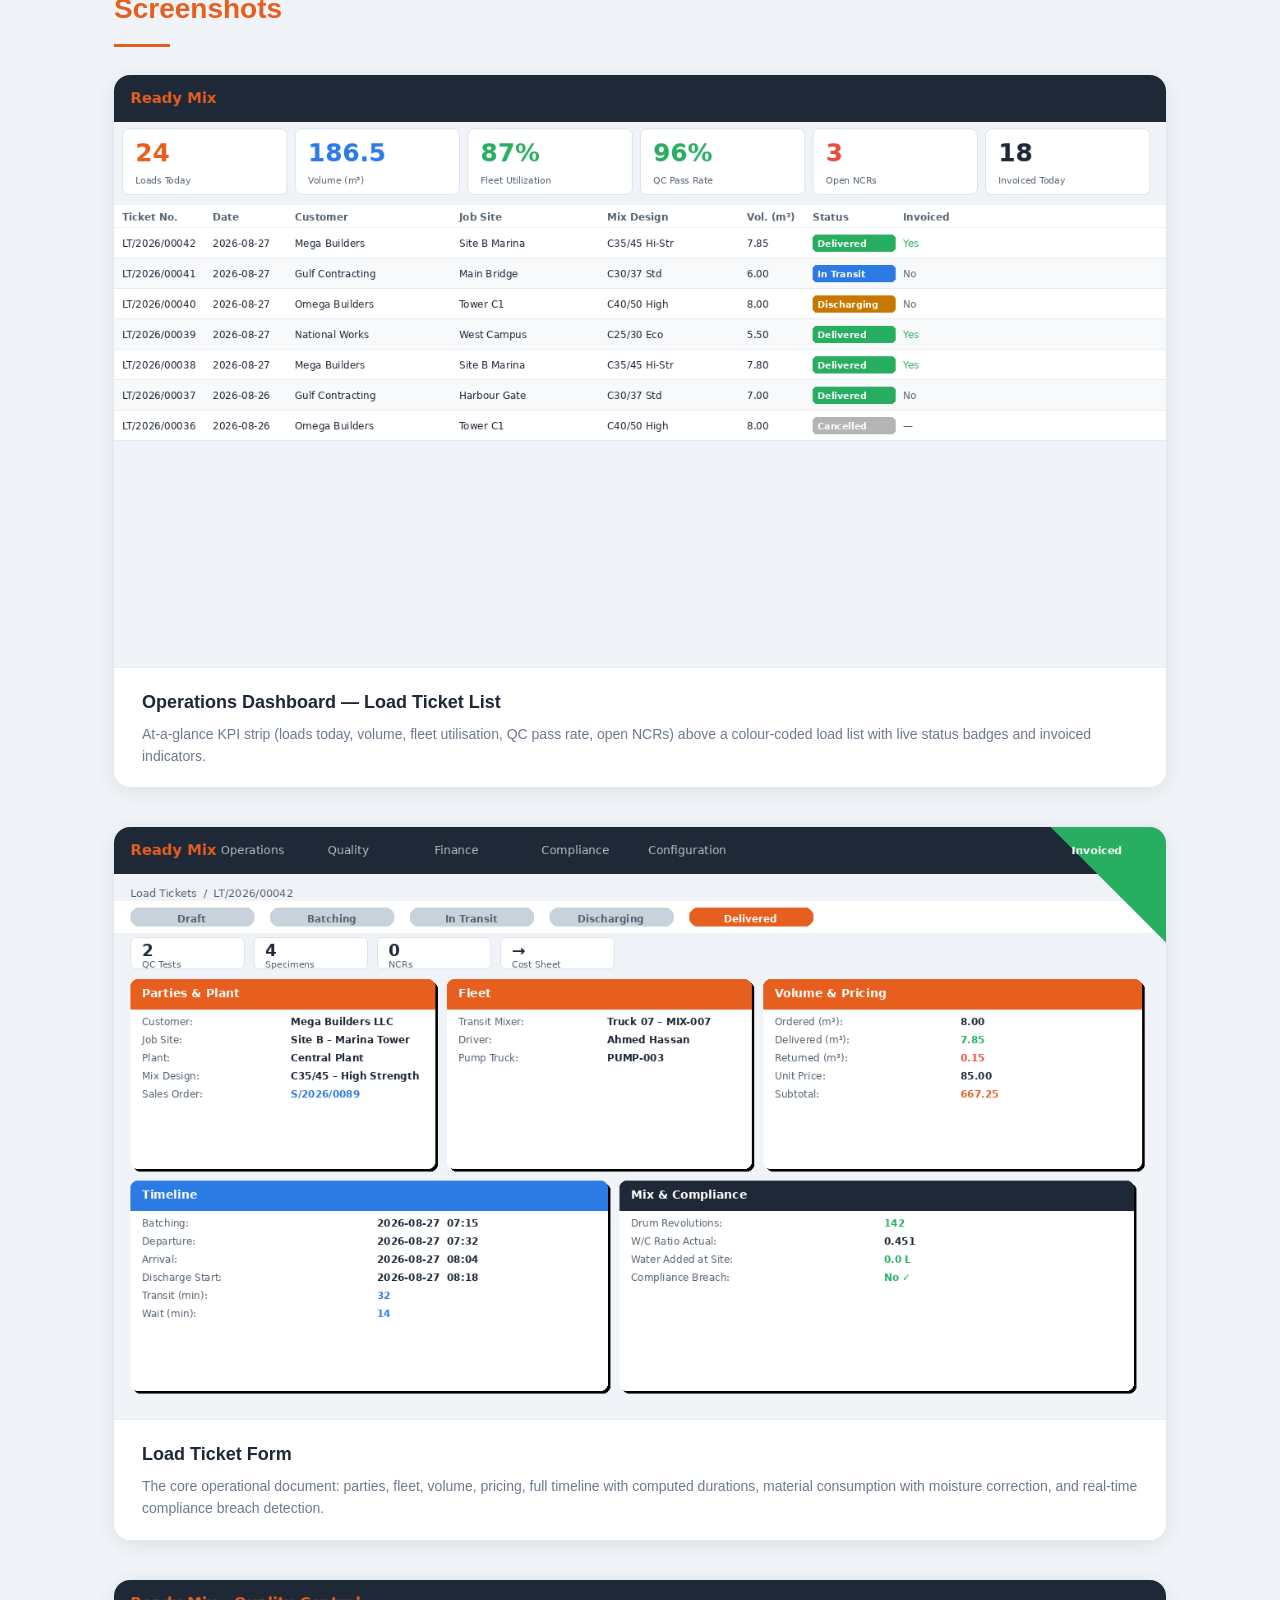
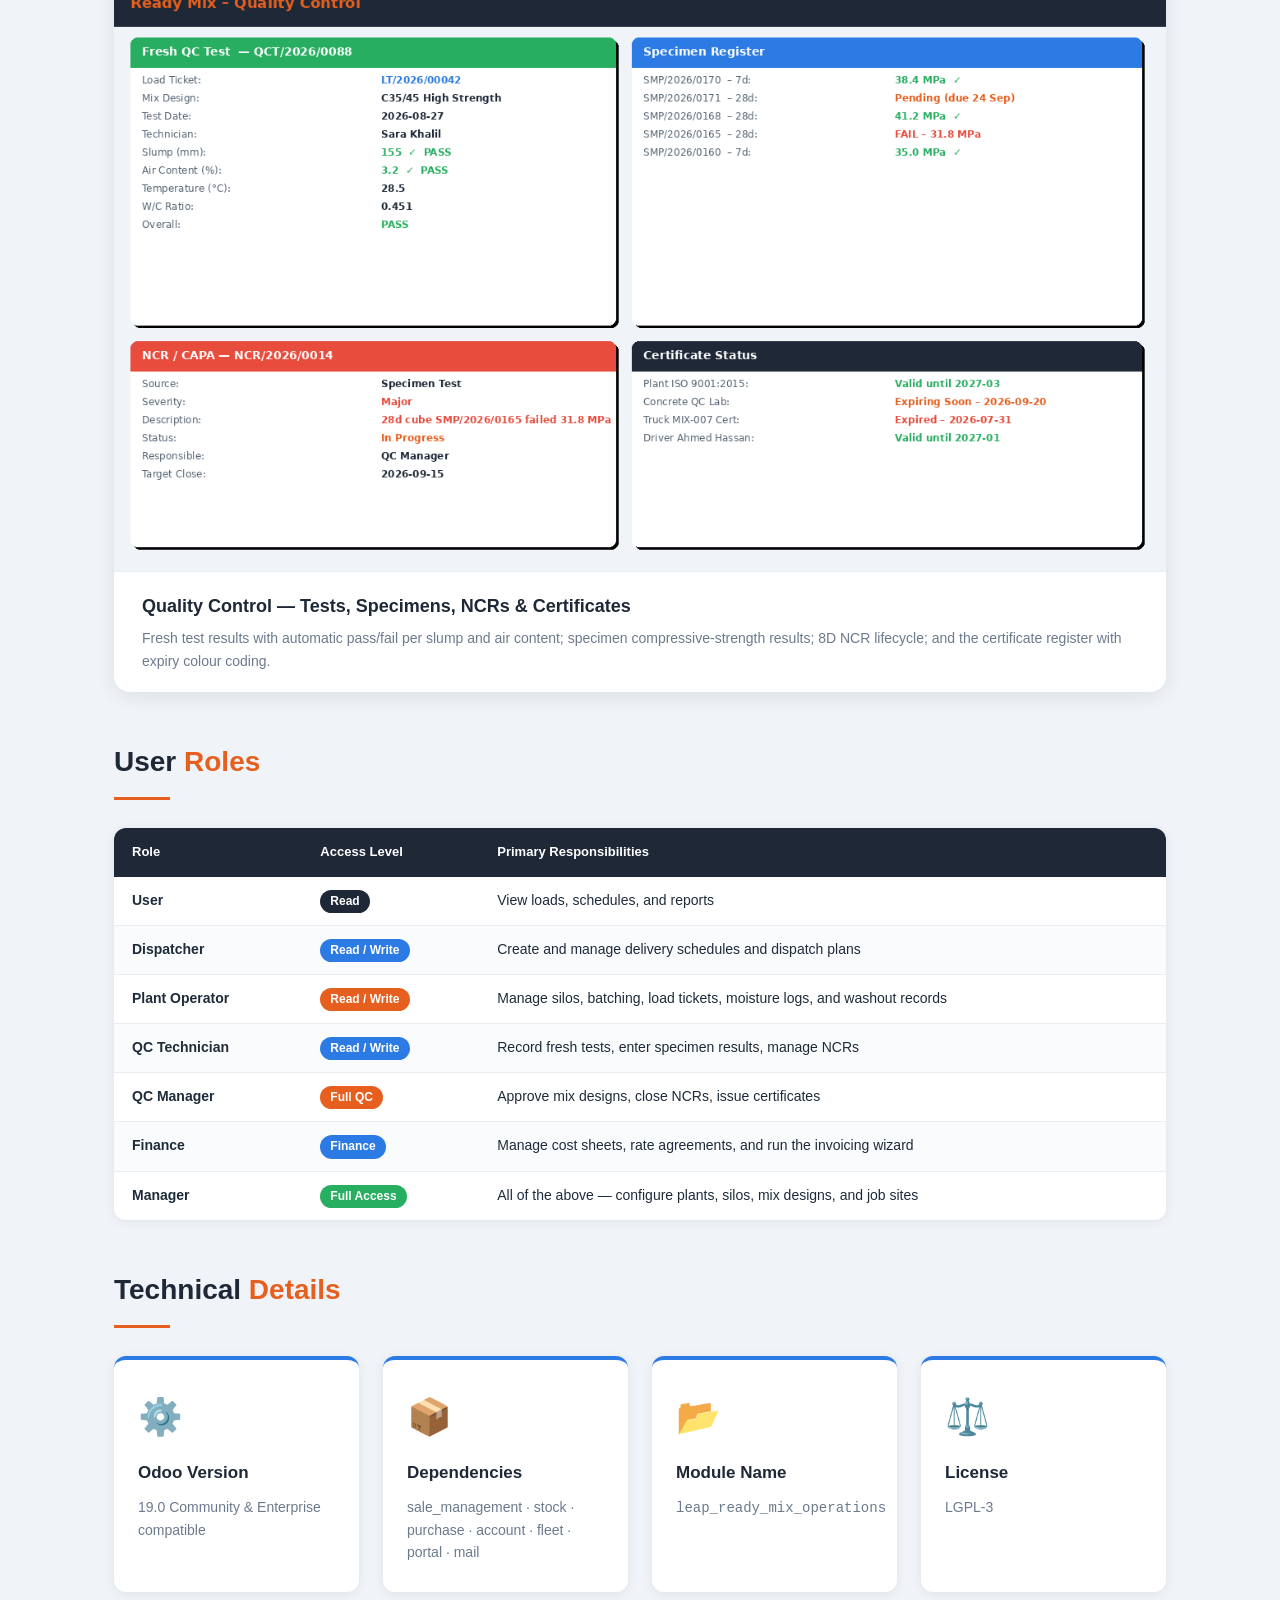
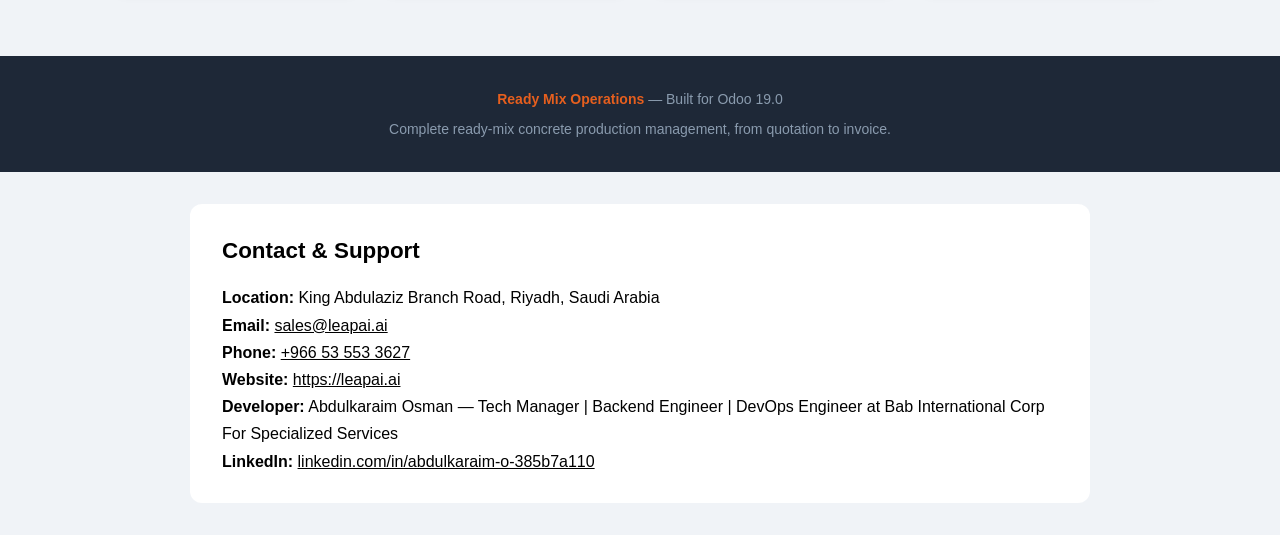
==== commit 50474b1a: "Make leapai.ai contact card text black" ====
--- a/leap_ready_mix_operations/static/description/index.html
+++ b/leap_ready_mix_operations/static/description/index.html
@@ -563,18 +563,17 @@
     <p style="margin-top:8px;">Complete ready-mix concrete production management, from quotation to invoice.</p>
 </footer>
 
+<!-- leapai.ai contact -->
+<section class="oe_container" style="padding:32px 16px;">
+  <div style="max-width:900px;margin:0 auto;background:#ffffff;color:#000000;border-radius:12px;padding:28px 32px;font-family:Arial,Helvetica,sans-serif;line-height:1.7;">
+    <h3 style="margin:0 0 14px;color:#000000;font-size:1.4em;">Contact &amp; Support</h3>
+    <p style="margin:0;"><strong style="color:#000000;">Location:</strong>&#160;King Abdulaziz Branch Road, Riyadh, Saudi Arabia</p>
+    <p style="margin:0;"><strong style="color:#000000;">Email:</strong>&#160;<a href="mailto:sales@leapai.ai" style="color:#000000;">sales@leapai.ai</a></p>
+    <p style="margin:0;"><strong style="color:#000000;">Phone:</strong>&#160;<a href="tel:+966535533627" style="color:#000000;">+966 53 553 3627</a></p>
+    <p style="margin:0;"><strong style="color:#000000;">Website:</strong>&#160;<a href="https://leapai.ai" target="_blank" style="color:#000000;">https://leapai.ai</a></p>
+    <p style="margin:0;"><strong style="color:#000000;">Developer:</strong>&#160;Abdulkaraim Osman &#8212; Tech Manager | Backend Engineer | DevOps Engineer at Bab International Corp For Specialized Services</p>
+    <p style="margin:0;"><strong style="color:#000000;">LinkedIn:</strong>&#160;<a href="https://www.linkedin.com/in/abdulkaraim-o-385b7a110/" target="_blank" style="color:#000000;">linkedin.com/in/abdulkaraim-o-385b7a110</a></p>
+  </div>
+</section>
 </body>
 </html>
-
-<!-- leapai.ai contact -->
-<section class="oe_container" style="padding:32px 16px;">
-  <div style="max-width:900px;margin:0 auto;background:#0f172a;color:#e2e8f0;border-radius:12px;padding:28px 32px;font-family:Arial,Helvetica,sans-serif;line-height:1.7;">
-    <h3 style="margin:0 0 14px;color:#ffffff;font-size:1.4em;">Contact &amp; Support</h3>
-    <p style="margin:0;"><strong style="color:#a7f3d0;">Location:</strong>&#160;King Abdulaziz Branch Road, Riyadh, Saudi Arabia</p>
-    <p style="margin:0;"><strong style="color:#a7f3d0;">Email:</strong>&#160;<a href="mailto:sales@leapai.ai" style="color:#34d399;">sales@leapai.ai</a></p>
-    <p style="margin:0;"><strong style="color:#a7f3d0;">Phone:</strong>&#160;<a href="tel:+966535533627" style="color:#34d399;">+966 53 553 3627</a></p>
-    <p style="margin:0;"><strong style="color:#a7f3d0;">Website:</strong>&#160;<a href="https://leapai.ai" target="_blank" style="color:#34d399;">https://leapai.ai</a></p>
-    <p style="margin:0;"><strong style="color:#a7f3d0;">Developer:</strong>&#160;Abdulkaraim Osman &#8212; Tech Manager | Backend Engineer | DevOps Engineer at Bab International Corp For Specialized Services</p>
-    <p style="margin:0;"><strong style="color:#a7f3d0;">LinkedIn:</strong>&#160;<a href="https://www.linkedin.com/in/abdulkaraim-o-385b7a110/" target="_blank" style="color:#34d399;">linkedin.com/in/abdulkaraim-o-385b7a110</a></p>
-  </div>
-</section>
